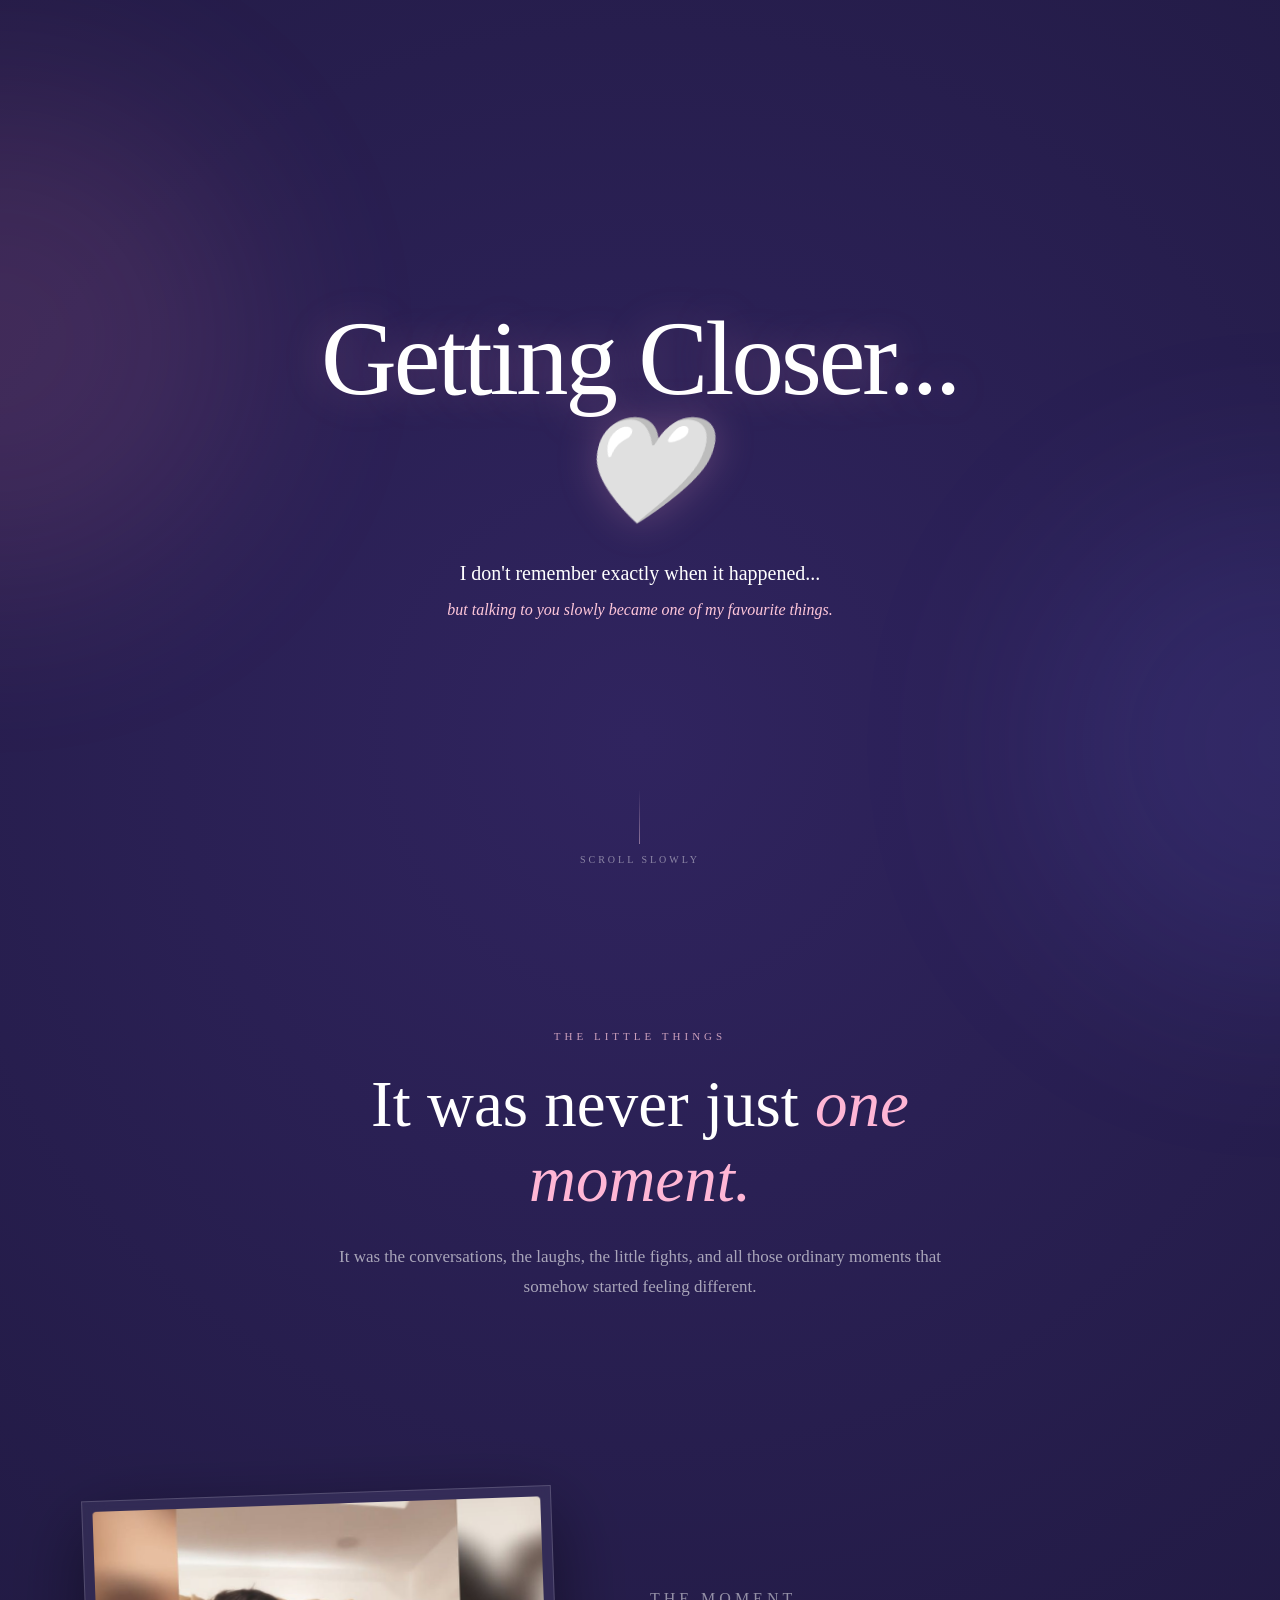
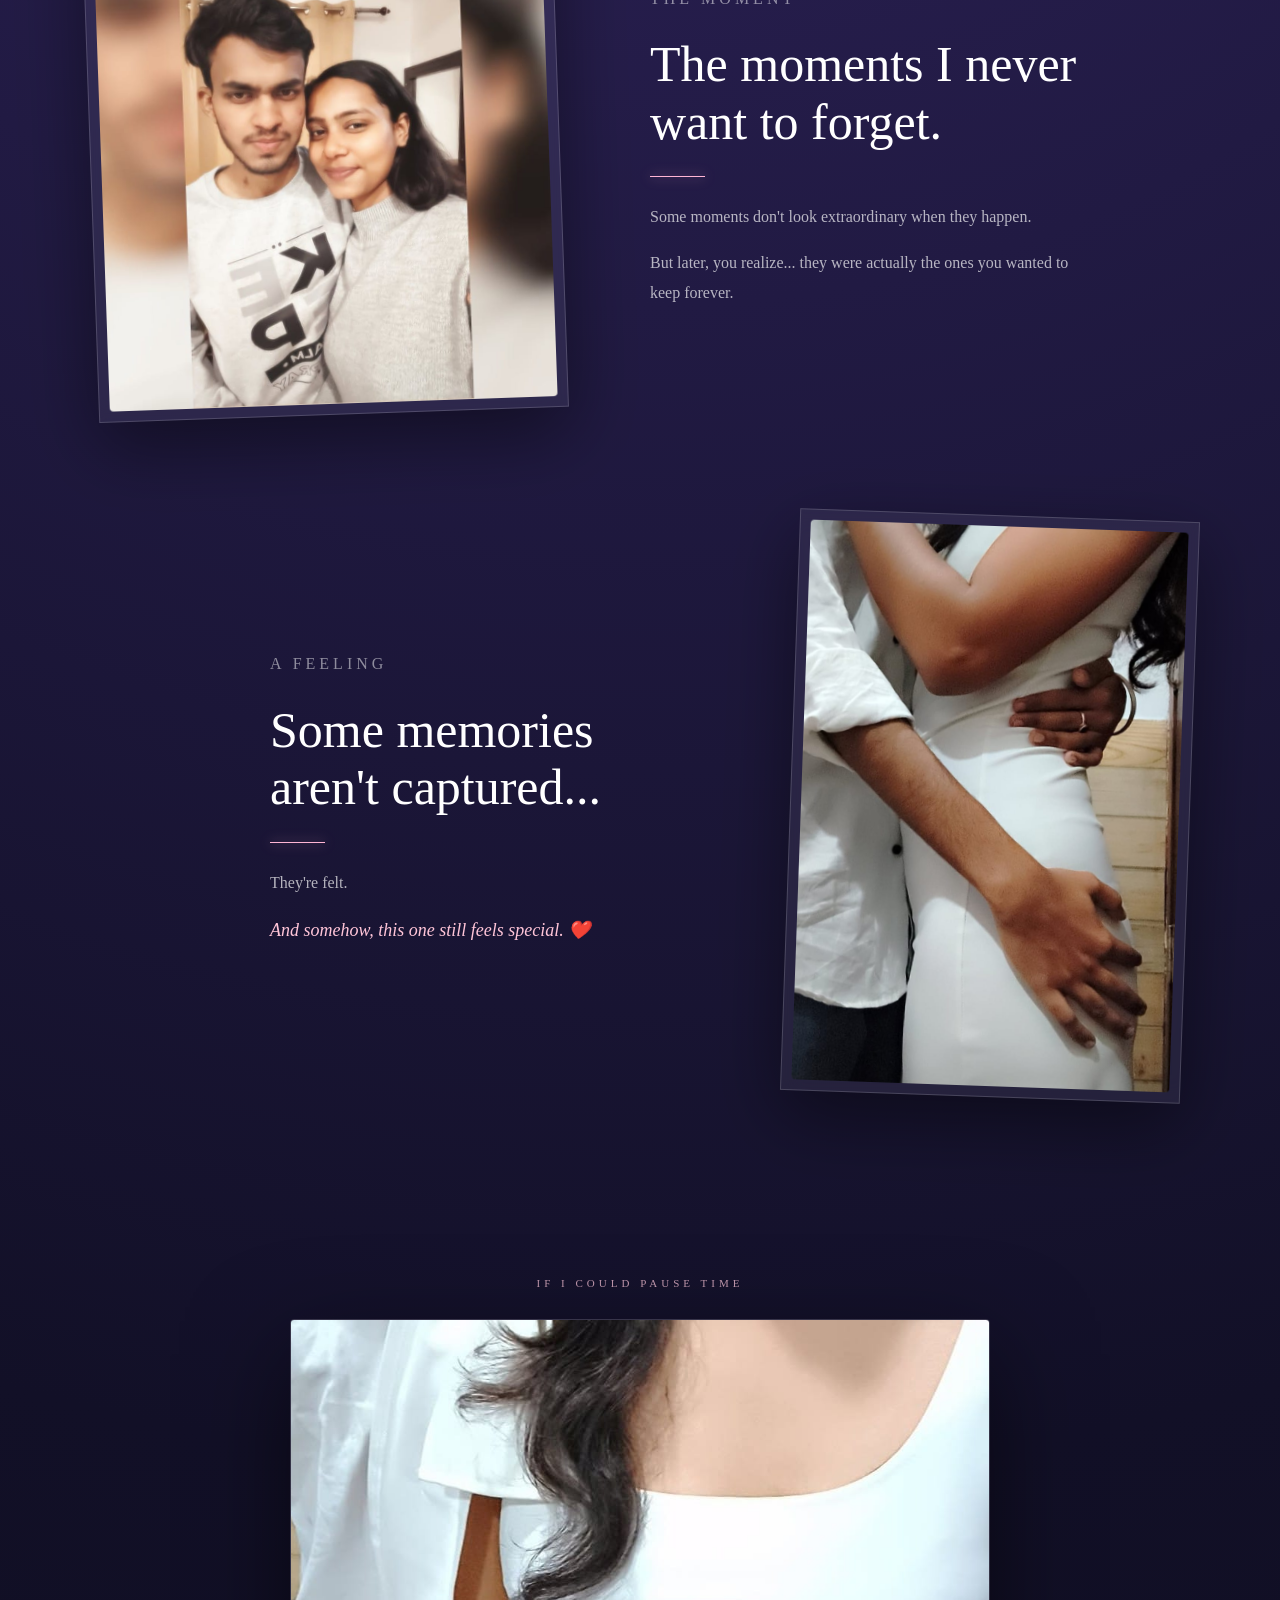
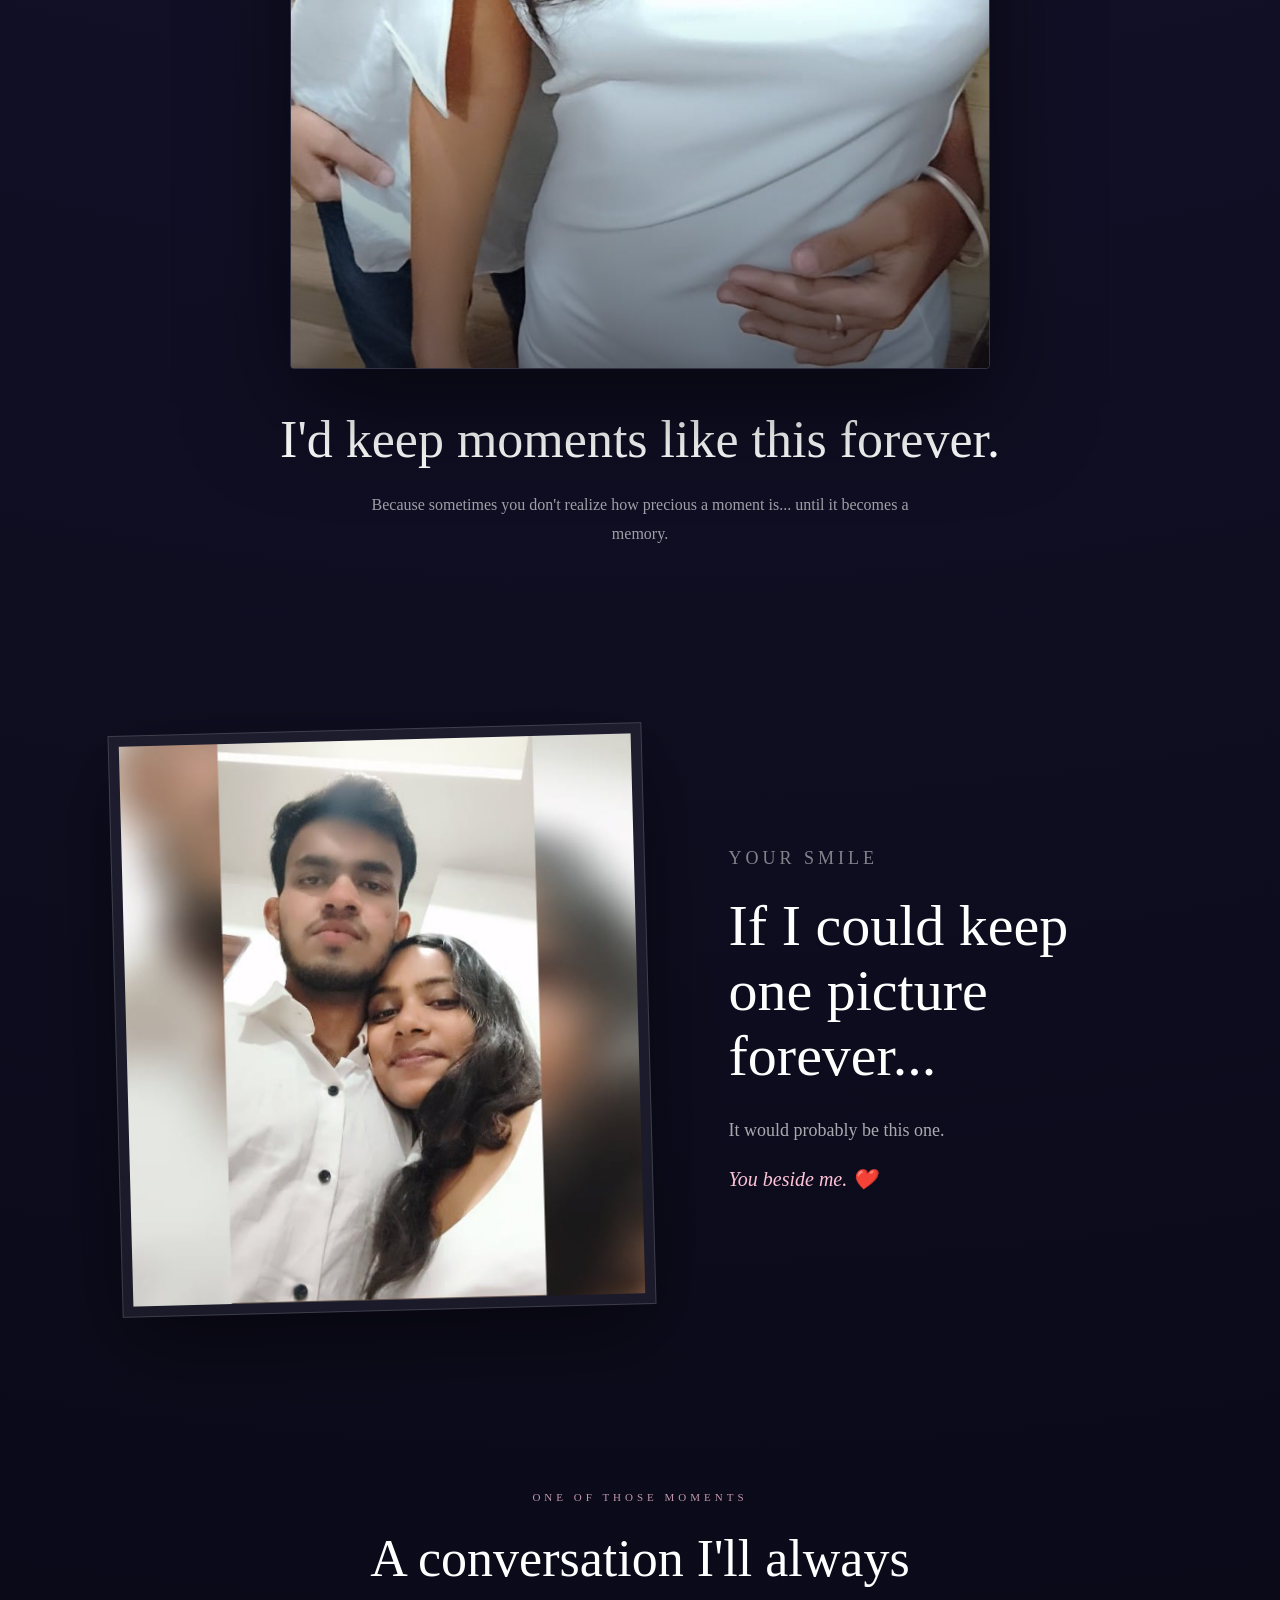
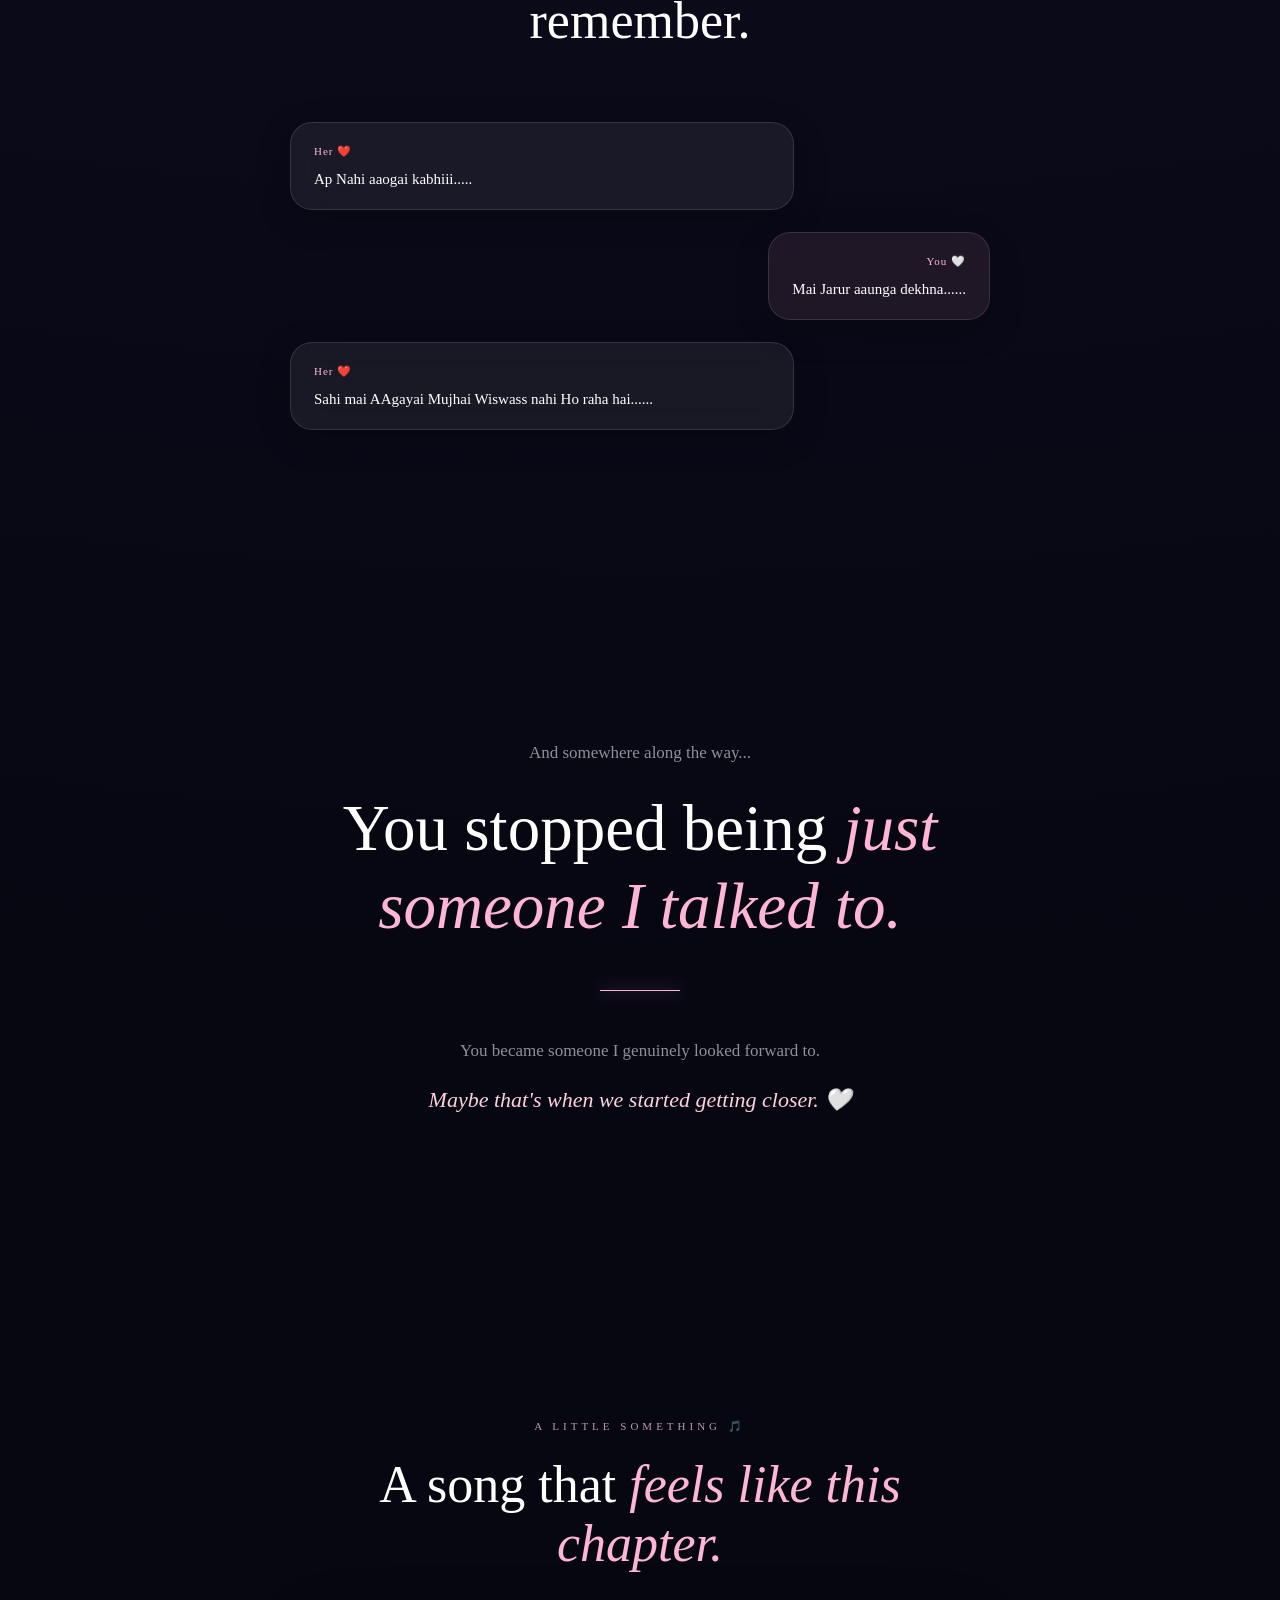
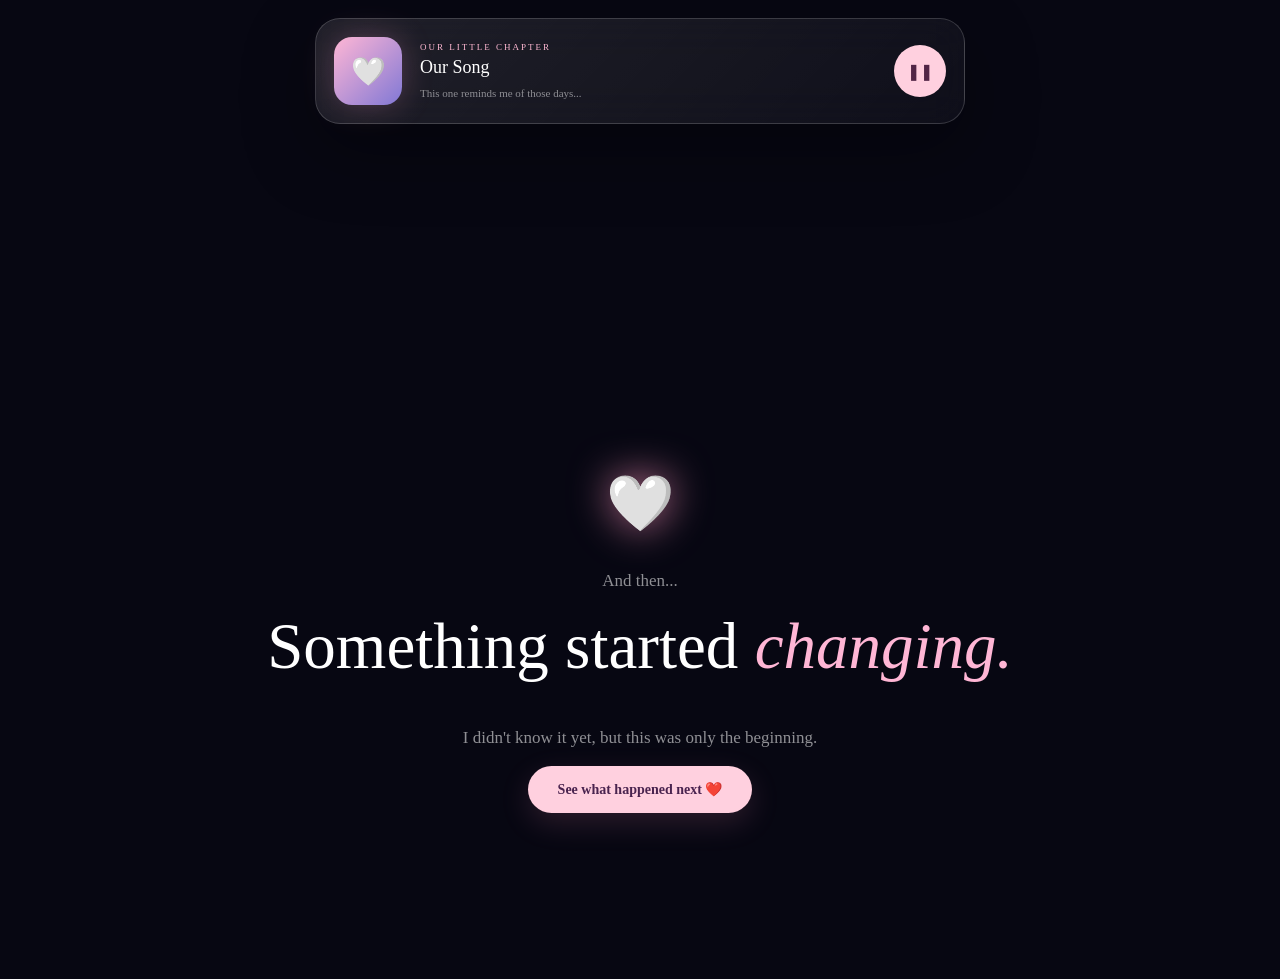
==== and.html @ 6157d435 "Add files via upload" ====
<!DOCTYPE html>
<html lang="en">

<head>
    <meta charset="UTF-8">
    <meta name="viewport" content="width=device-width, initial-scale=1.0">

    <title>Getting Closer 🤍</title>

    <link rel="stylesheet" href="and.css">
</head>

<body>

    <!-- BACKGROUND -->

    <div class="bg-glow glow-1"></div>
    <div class="bg-glow glow-2"></div>


    <!-- HERO -->

    <section class="hero">

        <p class="eyebrow">
            
        </p>

        <h1>
            Getting Closer...
            <span>🤍</span>
        </h1>

        <p class="hero-text">
            I don't remember exactly when it happened...
        </p>

        <p class="hero-small">
            but talking to you slowly became one of my favourite things.
        </p>

        <div class="scroll-line">
            <span></span>
            scroll slowly
        </div>

    </section>


    <!-- MEMORY INTRO -->

    <section class="memory-intro">

        <p class="eyebrow">
            THE LITTLE THINGS
        </p>

        <h2>
            It was never just
            <span>one moment.</span>
        </h2>

        <p>
            It was the conversations,
            the laughs, the little fights,
            and all those ordinary moments
            that somehow started feeling different.
        </p>

    </section>




    <!-- =========================
         MEMORY 01
    ========================= -->

    <section class="memory-story left-story">

        <div class="memory-photo photo-large">

            <!-- <div class="photo-number">
                
            </div> -->

            <img
                src="new.jpeg"
                alt="Our Memory"
            >

        </div>

        <div class="memory-content">

            <p class="memory-label">
                THE MOMENT
            </p>

            <h2>
                The moments
                I never want to forget.
            </h2>

            <div class="tiny-line"></div>

            <p>
                Some moments don't look extraordinary
                when they happen.
            </p>

            <p>
                But later, you realize...
                they were actually the ones
                you wanted to keep forever.
            </p>

        </div>

    </section>


    <!-- =========================
         MEMORY 02
    ========================= -->

    <section class="memory-story right-story">

        <div class="memory-content">

            <p class="memory-label">
                A FEELING
            </p>

            <h2>
                Some memories
                aren't captured...
            </h2>

            <div class="tiny-line"></div>

            <p>
                They're felt.
            </p>

            <p class="highlight">
                And somehow,
                this one still feels special. ❤️
            </p>

        </div>

        <div class="memory-photo photo-tall">

            <!-- <div class="photo-number">
                
            </div> -->

            <img
                src="ak.jpeg"
                alt="Our Memory"
            >

        </div>

    </section>


    <!-- =========================
         CENTER MEMORY
    ========================= -->

    <section class="center-memory">

        <p class="memory-label">
            IF I COULD PAUSE TIME
        </p>

        <div class="center-photo">

            <img
                src="k.jpeg"
                alt="Our Memory"
            >

            <div class="center-overlay">
                <!-- <span></span> -->
            </div>

        </div>

        <h2>
            I'd keep moments
            like this forever.
        </h2>

        <p>
            Because sometimes you don't realize
            how precious a moment is...
            until it becomes a memory.
        </p>

    </section>


    <!-- =========================
         MEMORY 04
    ========================= -->

    <section class="last-memory">

        <div class="last-photo">

            <img
                src="smile.jpeg"
                alt="Our Memory"
            >

            <!-- <div class="last-number">
                
            </div> -->

        </div>

        <div class="last-text">

            <p class="memory-label">
                YOUR SMILE
            </p>

            <h2>
                If I could keep
                one picture forever...
            </h2>

            <p>
                It would probably be this one.
            </p>

            <p class="highlight">
                You beside me. ❤️
            </p>

        </div>

    </section>
    


    <!-- CONVERSATION -->

    <section class="conversation">

        <p class="eyebrow">
            ONE OF THOSE MOMENTS
        </p>

        <h2>
            A conversation
            I'll always remember.
        </h2>


        <div class="chat-box">

            <div class="chat left">

                <span>
                    Her ❤️
                </span>

                <p>
                    Ap Nahi aaogai kabhiii.....
                </p>

            </div>


            <div class="chat right">

                <span>
                    You 🤍
                </span>

                <p>
                    Mai Jarur aaunga dekhna......
                </p>

            </div>


            <div class="chat left">

                <span>
                    Her ❤️
                </span>

                <p>
                    Sahi mai AAgayai Mujhai
                    Wiswass nahi Ho raha hai......
                </p>

            </div>

        </div>

    </section>


    <!-- EMOTIONAL REVEAL -->

    <section class="reveal">

        <p>
            And somewhere along the way...
        </p>

        <h2>
            You stopped being
            <span>just someone I talked to.</span>
        </h2>

        <div class="reveal-line"></div>

        <p>
            You became someone
            I genuinely looked forward to.
        </p>

        <strong>
            Maybe that's when we started getting closer. 🤍
        </strong>

    </section>


    <!-- SONG -->

    <section class="music-section">

        <p class="eyebrow">
            A LITTLE SOMETHING 🎵
        </p>

        <h2>
            A song that
            <span>feels like this chapter.</span>
        </h2>

        <div class="music-player">

            <div class="album">
                🤍
            </div>

            <div class="song-info">

                <p>
                    OUR LITTLE CHAPTER
                </p>

                <h3>
                    Our Song
                </h3>

                <small>
                    This one reminds me of those days...
                </small>

            </div>

            <button id="playBtn">
                ▶
            </button>

        </div>

        <audio
            id="song"
            src="bariyaa.mpeg">
        </audio>

    </section>


    <!-- ENDING -->

    <section class="ending">

        <div class="ending-heart">
            🤍
        </div>

        <p>
            And then...
        </p>

        <h2>
            Something started
            <span>changing.</span>
        </h2>

        <p>
            I didn't know it yet,
            but this was only the beginning.
        </p>

        <a
            href="then.html"
            class="next-btn">

            See what happened next ❤️

        </a>

    </section>


    <script src="and.js"></script>

</body>

</html>
---- and.css ----
/* =========================================================
   AND THEN... US — CINEMATIC MEMORY PAGE
========================================================= */

* {
    margin: 0;
    padding: 0;
    box-sizing: border-box;
}

html {
    scroll-behavior: smooth;
}

body {
    min-height: 100vh;

    background:
        radial-gradient(
            circle at 50% 10%,
            #30245f 0%,
            #121027 35%,
            #070712 75%
        );

    color: #fff;

    font-family:
        Georgia,
        "Times New Roman",
        serif;

    overflow-x: hidden;
}


/* =========================================================
   BACKGROUND GLOW
========================================================= */

.bg-glow {
    position: fixed;

    width: 500px;
    height: 500px;

    border-radius: 50%;

    filter: blur(100px);

    opacity: 0.12;

    pointer-events: none;

    z-index: -1;
}

.glow-1 {
    top: 10%;
    left: -250px;

    background: #ff8fb8;
}

.glow-2 {
    top: 55%;
    right: -250px;

    background: #7772ff;
}


/* =========================================================
   COMMON
========================================================= */

.eyebrow,
.memory-label {
    color: #ffc9dc;

    font-size: 11px;

    letter-spacing: 4px;

    opacity: 0.75;

    text-transform: uppercase;
}


/* =========================================================
   HERO
========================================================= */

.hero {
    min-height: 100vh;

    display: flex;

    flex-direction: column;

    justify-content: center;

    align-items: center;

    text-align: center;

    padding: 80px 25px;

    position: relative;
}


.hero .eyebrow {
    margin-bottom: 28px;

    animation: fadeUp 1s ease forwards;
}


.hero h1 {
    font-size: clamp(55px, 9vw, 105px);

    font-weight: normal;

    line-height: 0.95;

    letter-spacing: -3px;

    margin-bottom: 35px;

    text-shadow:
        0 0 40px rgba(255,170,205,0.25);

    animation:
        titleReveal 1.4s ease forwards;
}


.hero h1 span {
    display: block;

    color: #ffb6d5;

    font-style: italic;

    margin-top: 12px;
}


.hero-text {
    max-width: 600px;

    font-size: 20px;

    line-height: 1.8;

    opacity: 0.82;

    animation:
        fadeUp 1.2s ease 0.4s both;
}


.hero-small {
    margin-top: 10px;

    color: #ffc7da;

    font-size: 16px;

    font-style: italic;

    animation:
        fadeUp 1.2s ease 0.7s both;
}


.scroll-line {
    position: absolute;

    bottom: 35px;

    display: flex;

    flex-direction: column;

    align-items: center;

    gap: 10px;

    font-size: 10px;

    letter-spacing: 3px;

    opacity: 0.45;

    text-transform: uppercase;
}


.scroll-line span {
    width: 1px;

    height: 55px;

    background:
        linear-gradient(
            to bottom,
            transparent,
            #ffd6e5
        );

    animation: scrollPulse 2s infinite;
}


/* =========================================================
   MEMORY INTRO
========================================================= */

.memory-intro {
    max-width: 700px;

    margin: auto;

    padding: 130px 25px 90px;

    text-align: center;
}


.memory-intro .eyebrow {
    margin-bottom: 25px;
}


.memory-intro h2 {
    font-size: clamp(38px, 6vw, 65px);

    font-weight: normal;

    line-height: 1.15;

    margin-bottom: 25px;
}


.memory-intro h2 span {
    color: #ffb6d5;

    font-style: italic;
}


.memory-intro > p:last-child {
    opacity: 0.6;

    line-height: 1.8;

    font-size: 17px;
}


/* =========================================================
   MEMORY STORY
========================================================= */

.memory-story {
    width: min(1100px, 90%);

    margin: 100px auto;

    display: flex;

    align-items: center;

    gap: 90px;
}


.left-story {
    justify-content: flex-start;
}


.right-story {
    justify-content: flex-end;
}


.memory-photo {
    position: relative;

    flex-shrink: 0;

    padding: 10px;

    background:
        rgba(255,255,255,0.06);

    border:
        1px solid rgba(255,255,255,0.16);

    box-shadow:
        0 25px 70px rgba(0,0,0,0.45);

    backdrop-filter: blur(12px);

    overflow: hidden;

    transform: rotate(-2deg);

    transition:
        transform 0.6s ease,
        box-shadow 0.6s ease;
}


.right-story .memory-photo {
    transform: rotate(2deg);
}


.memory-photo:hover {
    transform:
        rotate(0deg)
        scale(1.03);

    box-shadow:
        0 30px 90px rgba(0,0,0,0.55);
}


.photo-large {
    width: min(470px, 45vw);
}


.photo-tall {
    width: min(400px, 42vw);
}


.memory-photo img {
    width: 100%;

    height: 500px;

    object-fit: cover;

    display: block;

    border-radius: 4px;

    transition: transform 0.8s ease;
}


.photo-tall img {
    height: 560px;
}


.memory-photo:hover img {
    transform: scale(1.04);
}


.photo-number {
    position: absolute;

    top: 25px;
    left: 25px;

    z-index: 3;

    width: 45px;
    height: 45px;

    display: flex;

    justify-content: center;
    align-items: center;

    border-radius: 50%;

    background:
        rgba(10,8,25,0.65);

    border:
        1px solid rgba(255,255,255,0.3);

    backdrop-filter: blur(10px);

    color: #ffd4e3;

    font-size: 13px;

    letter-spacing: 1px;
}


/* =========================================================
   MEMORY CONTENT
========================================================= */

.memory-content {
    max-width: 430px;
}


.memory-content .memory-label {
    margin-bottom: 22px;
}


.memory-content h2 {
    font-size: clamp(32px, 4vw, 50px);

    font-weight: normal;

    line-height: 1.15;

    margin-bottom: 25px;
}


.tiny-line {
    width: 55px;

    height: 1px;

    background: #ffb6d5;

    margin-bottom: 25px;

    box-shadow:
        0 0 12px rgba(255,170,200,0.7);
}


.memory-content p {
    font-size: 16px;

    line-height: 1.9;

    color:
        rgba(255,255,255,0.68);

    margin-bottom: 15px;
}


.memory-content .highlight {
    color: #ffc5d8;

    font-style: italic;

    font-size: 18px;
}


/* =========================================================
   CENTER MEMORY
========================================================= */

.center-memory {
    width: min(850px, 90%);

    margin: 180px auto;

    text-align: center;
}


.center-memory .memory-label {
    margin-bottom: 30px;
}


.center-photo {
    position: relative;

    width: min(700px, 90vw);

    height: min(650px, 70vw);

    min-height: 400px;

    margin: auto;

    overflow: hidden;

    border-radius: 4px;

    box-shadow:
        0 35px 100px rgba(0,0,0,0.55);

    border:
        1px solid rgba(255,255,255,0.15);
}


.center-photo img {
    width: 100%;
    height: 100%;

    object-fit: cover;

    display: block;

    transition: transform 1s ease;
}


.center-photo:hover img {
    transform: scale(1.05);
}


.center-overlay {
    position: absolute;

    inset: 0;

    display: flex;

    justify-content: center;

    align-items: center;

    background:
        linear-gradient(
            to bottom,
            transparent 45%,
            rgba(5,4,15,0.5)
        );
}


.center-overlay span {
    width: 65px;
    height: 65px;

    border-radius: 50%;

    display: flex;

    justify-content: center;
    align-items: center;

    border:
        1px solid rgba(255,255,255,0.35);

    background:
        rgba(10,8,25,0.4);

    backdrop-filter: blur(8px);

    color: #ffd5e4;

    font-size: 15px;
}


.center-memory h2 {
    font-size: clamp(30px, 5vw, 52px);

    font-weight: normal;

    margin-top: 40px;

    line-height: 1.2;
}


.center-memory > p:last-child {
    max-width: 550px;

    margin: 20px auto 0;

    line-height: 1.8;

    opacity: 0.6;
}


/* =========================================================
   LAST MEMORY
========================================================= */

.last-memory {
    width: min(1050px, 90%);

    margin: 170px auto;

    display: grid;

    grid-template-columns: 1.1fr 0.9fr;

    align-items: center;

    gap: 80px;
}


.last-photo {
    position: relative;

    overflow: hidden;

    padding: 10px;

    background:
        rgba(255,255,255,0.06);

    border:
        1px solid rgba(255,255,255,0.15);

    transform: rotate(-1.5deg);

    box-shadow:
        0 30px 80px rgba(0,0,0,0.5);
}


.last-photo img {
    width: 100%;

    height: 560px;

    object-fit: cover;

    display: block;
}


.last-number {
    position: absolute;

    right: 30px;
    bottom: 30px;

    width: 50px;
    height: 50px;

    display: flex;

    align-items: center;
    justify-content: center;

    border-radius: 50%;

    background:
        rgba(10,8,25,0.7);

    backdrop-filter: blur(10px);

    color: #ffd3e3;

    border:
        1px solid rgba(255,255,255,0.3);
}


.last-text {
    padding-right: 20px;
}


.last-text .memory-label {
    margin-bottom: 20px;
}


.last-text h2 {
    font-size: clamp(35px, 5vw, 58px);

    font-weight: normal;

    line-height: 1.12;

    margin-bottom: 25px;
}


.last-text p {
    color:
        rgba(255,255,255,0.65);

    font-size: 18px;

    line-height: 1.8;
}


.last-text .highlight {
    color: #ffc3d7;

    margin-top: 15px;

    font-size: 20px;

    font-style: italic;
}


/* =========================================================
   CONVERSATION
========================================================= */

.conversation {
    width: min(700px, 90%);

    margin: 180px auto;

    text-align: center;
}


.conversation .eyebrow {
    margin-bottom: 25px;
}


.conversation > h2 {
    font-size: clamp(34px, 5vw, 52px);

    font-weight: normal;

    line-height: 1.2;

    margin-bottom: 70px;
}


.chat-box {
    display: flex;

    flex-direction: column;

    gap: 22px;
}


.chat {
    max-width: 72%;

    padding: 18px 23px;

    border-radius: 22px;

    text-align: left;

    background:
        rgba(255,255,255,0.065);

    border:
        1px solid rgba(255,255,255,0.12);

    backdrop-filter: blur(15px);

    box-shadow:
        0 10px 35px rgba(0,0,0,0.2);

    animation: chatFloat 5s ease-in-out infinite;
}


.chat.right {
    align-self: flex-end;

    text-align: right;

    background:
        rgba(255,170,200,0.09);
}


.chat span {
    font-size: 11px;

    letter-spacing: 1px;

    color: #ffb9d3;
}


.chat p {
    margin-top: 8px;

    line-height: 1.6;

    font-size: 15px;
}


/* =========================================================
   EMOTIONAL REVEAL
========================================================= */

.reveal {
    min-height: 70vh;

    width: min(850px, 90%);

    margin: 100px auto 180px;

    display: flex;

    flex-direction: column;

    justify-content: center;

    align-items: center;

    text-align: center;
}


.reveal > p {
    font-size: 17px;

    color:
        rgba(255,255,255,0.55);

    line-height: 1.8;

    margin-bottom: 20px;
}


.reveal h2 {
    max-width: 750px;

    font-size: clamp(38px, 6vw, 65px);

    font-weight: normal;

    line-height: 1.2;
}


.reveal h2 span {
    color: #ffb6d5;

    font-style: italic;
}


.reveal-line {
    width: 80px;

    height: 1px;

    background: #ffb6d5;

    margin: 45px 0;

    box-shadow:
        0 0 15px rgba(255,160,200,0.8);
}


.reveal strong {
    color: #ffd0df;

    font-size: 22px;

    font-weight: normal;

    font-style: italic;
}


/* =========================================================
   MUSIC
========================================================= */

.music-section {
    width: min(650px, 90%);

    margin: 100px auto 180px;

    text-align: center;
}


.music-section .eyebrow {
    margin-bottom: 22px;
}


.music-section > h2 {
    font-size: clamp(35px, 5vw, 52px);

    font-weight: normal;

    margin-bottom: 45px;
}


.music-section > h2 span {
    color: #ffb6d5;

    font-style: italic;
}


.music-player {
    display: flex;

    align-items: center;

    gap: 18px;

    padding: 18px;

    border-radius: 25px;

    background:
        linear-gradient(
            135deg,
            rgba(255,255,255,0.1),
            rgba(255,255,255,0.035)
        );

    border:
        1px solid rgba(255,255,255,0.17);

    backdrop-filter: blur(20px);

    box-shadow:
        0 25px 70px rgba(0,0,0,0.35);

    text-align: left;
}


.album {
    width: 68px;
    height: 68px;

    flex-shrink: 0;

    display: flex;

    align-items: center;
    justify-content: center;

    border-radius: 18px;

    background:
        linear-gradient(
            135deg,
            #ffb6d5,
            #8178d5
        );

    font-size: 28px;

    box-shadow:
        0 0 30px rgba(255,160,200,0.25);
}


.song-info {
    flex: 1;
}


.song-info p {
    color: #ffb9d3;

    font-size: 9px;

    letter-spacing: 2px;

    margin-bottom: 5px;
}


.song-info h3 {
    font-size: 18px;

    font-weight: normal;

    margin-bottom: 5px;
}


.song-info small {
    font-size: 11px;

    opacity: 0.5;
}


#playBtn {
    width: 52px;
    height: 52px;

    flex-shrink: 0;

    border: none;

    border-radius: 50%;

    background: #ffd0df;

    color: #512546;

    cursor: pointer;

    font-size: 16px;

    transition: 0.3s;
}


#playBtn:hover {
    transform: scale(1.1);

    box-shadow:
        0 0 30px rgba(255,170,200,0.55);
}


/* =========================================================
   ENDING
========================================================= */

.ending {
    min-height: 75vh;

    display: flex;

    flex-direction: column;

    justify-content: center;

    align-items: center;

    text-align: center;

    padding: 100px 25px;
}


.ending-heart {
    font-size: 55px;

    margin-bottom: 35px;

    animation:
        heartbeat 1.6s ease-in-out infinite;

    filter:
        drop-shadow(
            0 0 20px rgba(255,150,190,0.7)
        );
}


.ending p {
    color:
        rgba(255,255,255,0.55);

    font-size: 17px;

    margin-bottom: 18px;
}


.ending h2 {
    font-size: clamp(38px, 6vw, 65px);

    font-weight: normal;

    line-height: 1.15;

    margin-bottom: 45px;
}


.ending h2 span {
    color: #ffb6d5;

    font-style: italic;
}


.next-btn {
    display: inline-block;

    padding: 15px 30px;

    border-radius: 30px;

    background: #ffd0df;

    color: #4a234f;

    text-decoration: none;

    font-size: 14px;

    font-weight: bold;

    transition: 0.35s;

    box-shadow:
        0 10px 30px rgba(255,150,190,0.15);
}


.next-btn:hover {
    transform:
        translateY(-4px)
        scale(1.04);

    box-shadow:
        0 15px 40px rgba(255,150,190,0.35);
}


/* =========================================================
   ANIMATIONS
========================================================= */

@keyframes fadeUp {

    from {
        opacity: 0;

        transform:
            translateY(25px);
    }

    to {
        opacity: 1;

        transform:
            translateY(0);
    }
}


@keyframes titleReveal {

    from {
        opacity: 0;

        transform:
            scale(0.92)
            translateY(20px);

        filter: blur(8px);
    }

    to {
        opacity: 1;

        transform:
            scale(1)
            translateY(0);

        filter: blur(0);
    }
}


@keyframes scrollPulse {

    0%,
    100% {
        opacity: 0.25;

        transform:
            scaleY(0.7);
    }

    50% {
        opacity: 1;

        transform:
            scaleY(1);
    }
}


@keyframes heartbeat {

    0%,
    100% {
        transform: scale(1);
    }

    50% {
        transform: scale(1.16);
    }
}


@keyframes chatFloat {

    0%,
    100% {
        transform: translateY(0);
    }

    50% {
        transform: translateY(-3px);
    }
}


/* =========================================================
   MOBILE
========================================================= */

@media (max-width: 700px) {

    .hero {
        min-height: 92vh;

        padding:
            80px 20px;
    }


    .hero h1 {
        letter-spacing: -1px;
    }


    .hero-text {
        font-size: 17px;
    }


    .memory-intro {
        padding-top: 90px;
    }


    .memory-story {
        width: 90%;

        margin: 110px auto;

        flex-direction: column;

        gap: 45px;
    }


    .right-story {
        flex-direction: column-reverse;
    }


    .photo-large,
    .photo-tall {
        width: 100%;
    }


    .memory-photo img,
    .photo-tall img {
        height: 470px;
    }


    .memory-content {
        width: 100%;

        max-width: 500px;

        text-align: center;
    }


    .tiny-line {
        margin:
            20px auto 25px;
    }


    .center-memory {
        margin:
            130px auto;
    }


    .center-photo {
        width: 100%;

        height: 520px;

        min-height: 0;
    }


    .last-memory {
        width: 90%;

        grid-template-columns: 1fr;

        gap: 50px;

        margin: 130px auto;
    }


    .last-photo {
        transform: rotate(0);
    }


    .last-photo img {
        height: 500px;
    }


    .last-text {
        text-align: center;

        padding: 0;
    }


    .chat {
        max-width: 88%;
    }


    .reveal {
        min-height: 65vh;

        margin:
            80px auto 130px;
    }


    .music-section {
        margin:
            80px auto 130px;
    }


    .ending {
        min-height: 70vh;
    }

}


@media (max-width: 420px) {

    .hero h1 {
        font-size: 52px;
    }


    .memory-photo img,
    .photo-tall img {
        height: 400px;
    }


    .center-photo {
        height: 430px;
    }


    .last-photo img {
        height: 430px;
    }


    .music-player {
        padding: 13px;

        gap: 12px;
    }


    .album {
        width: 55px;
        height: 55px;

        font-size: 22px;
    }


    #playBtn {
        width: 45px;
        height: 45px;
    }


    .song-info h3 {
        font-size: 15px;
    }


    .song-info small {
        font-size: 9px;
    }

}
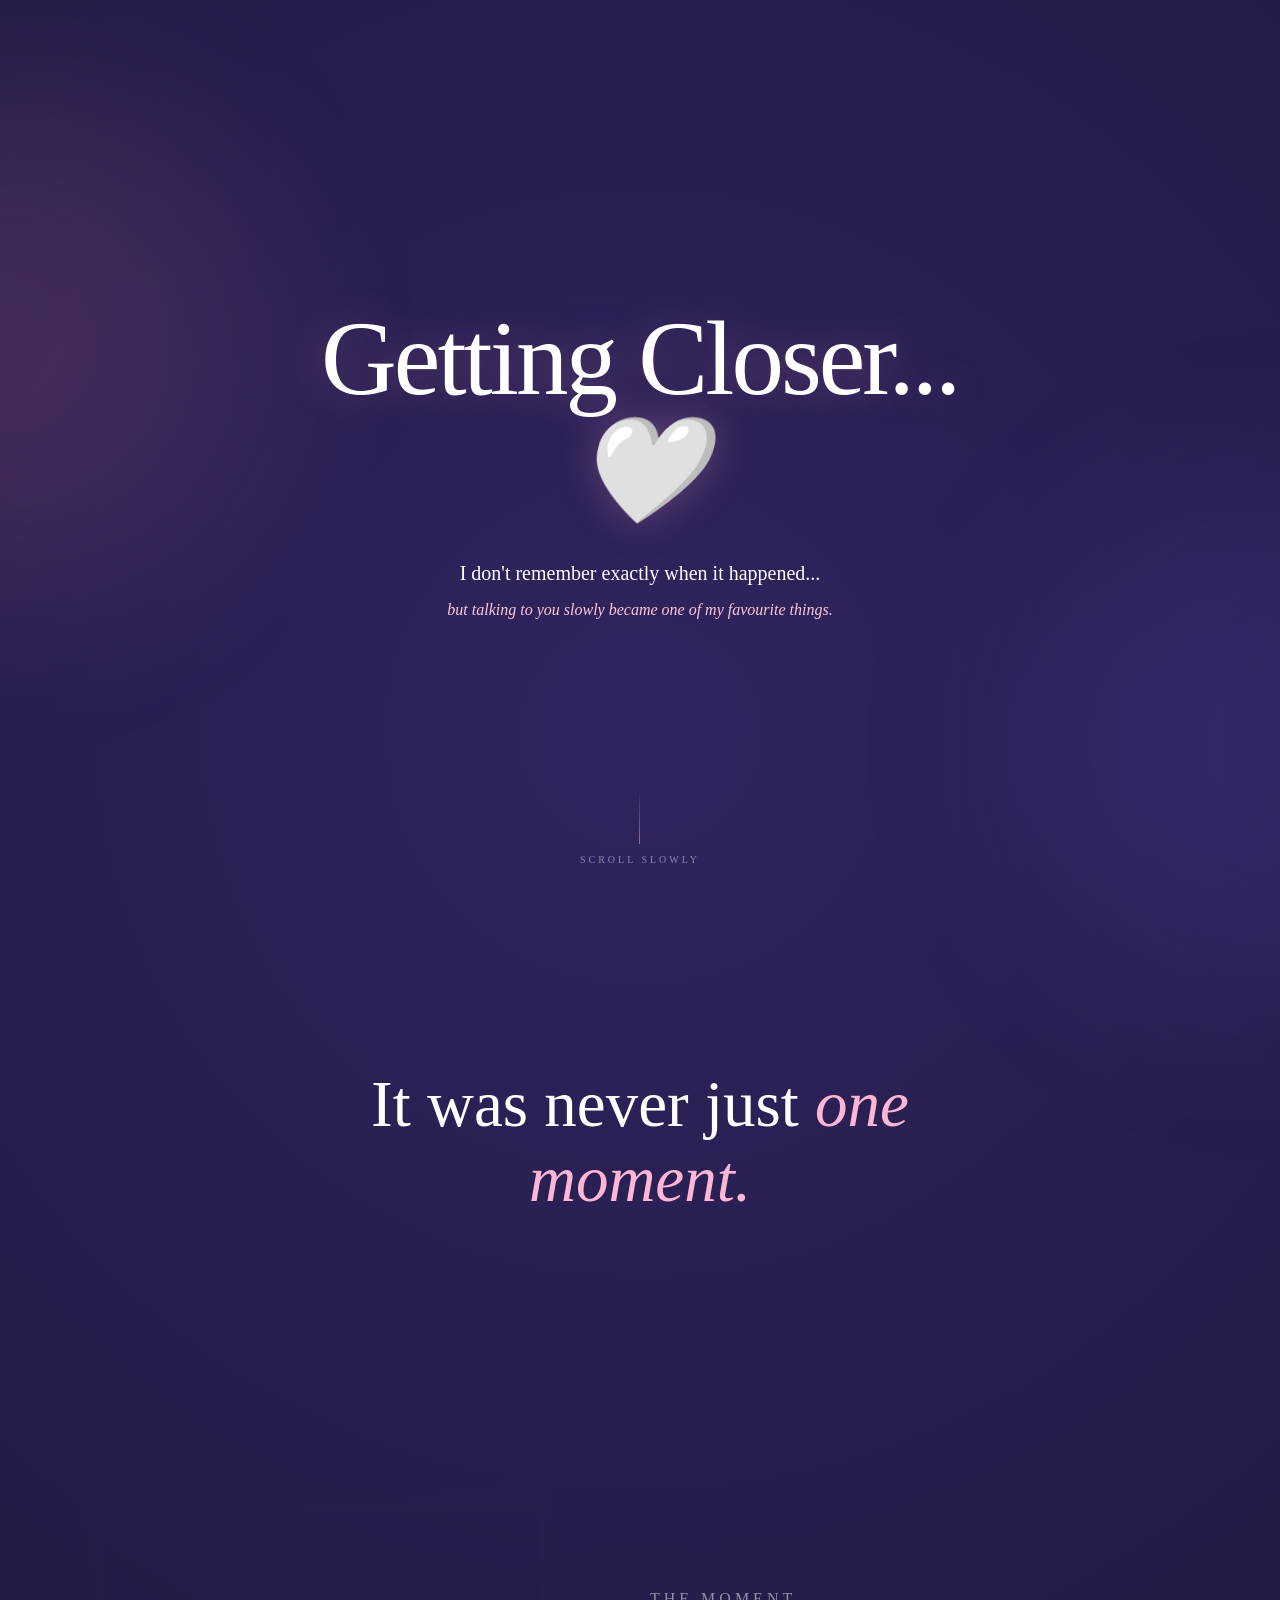
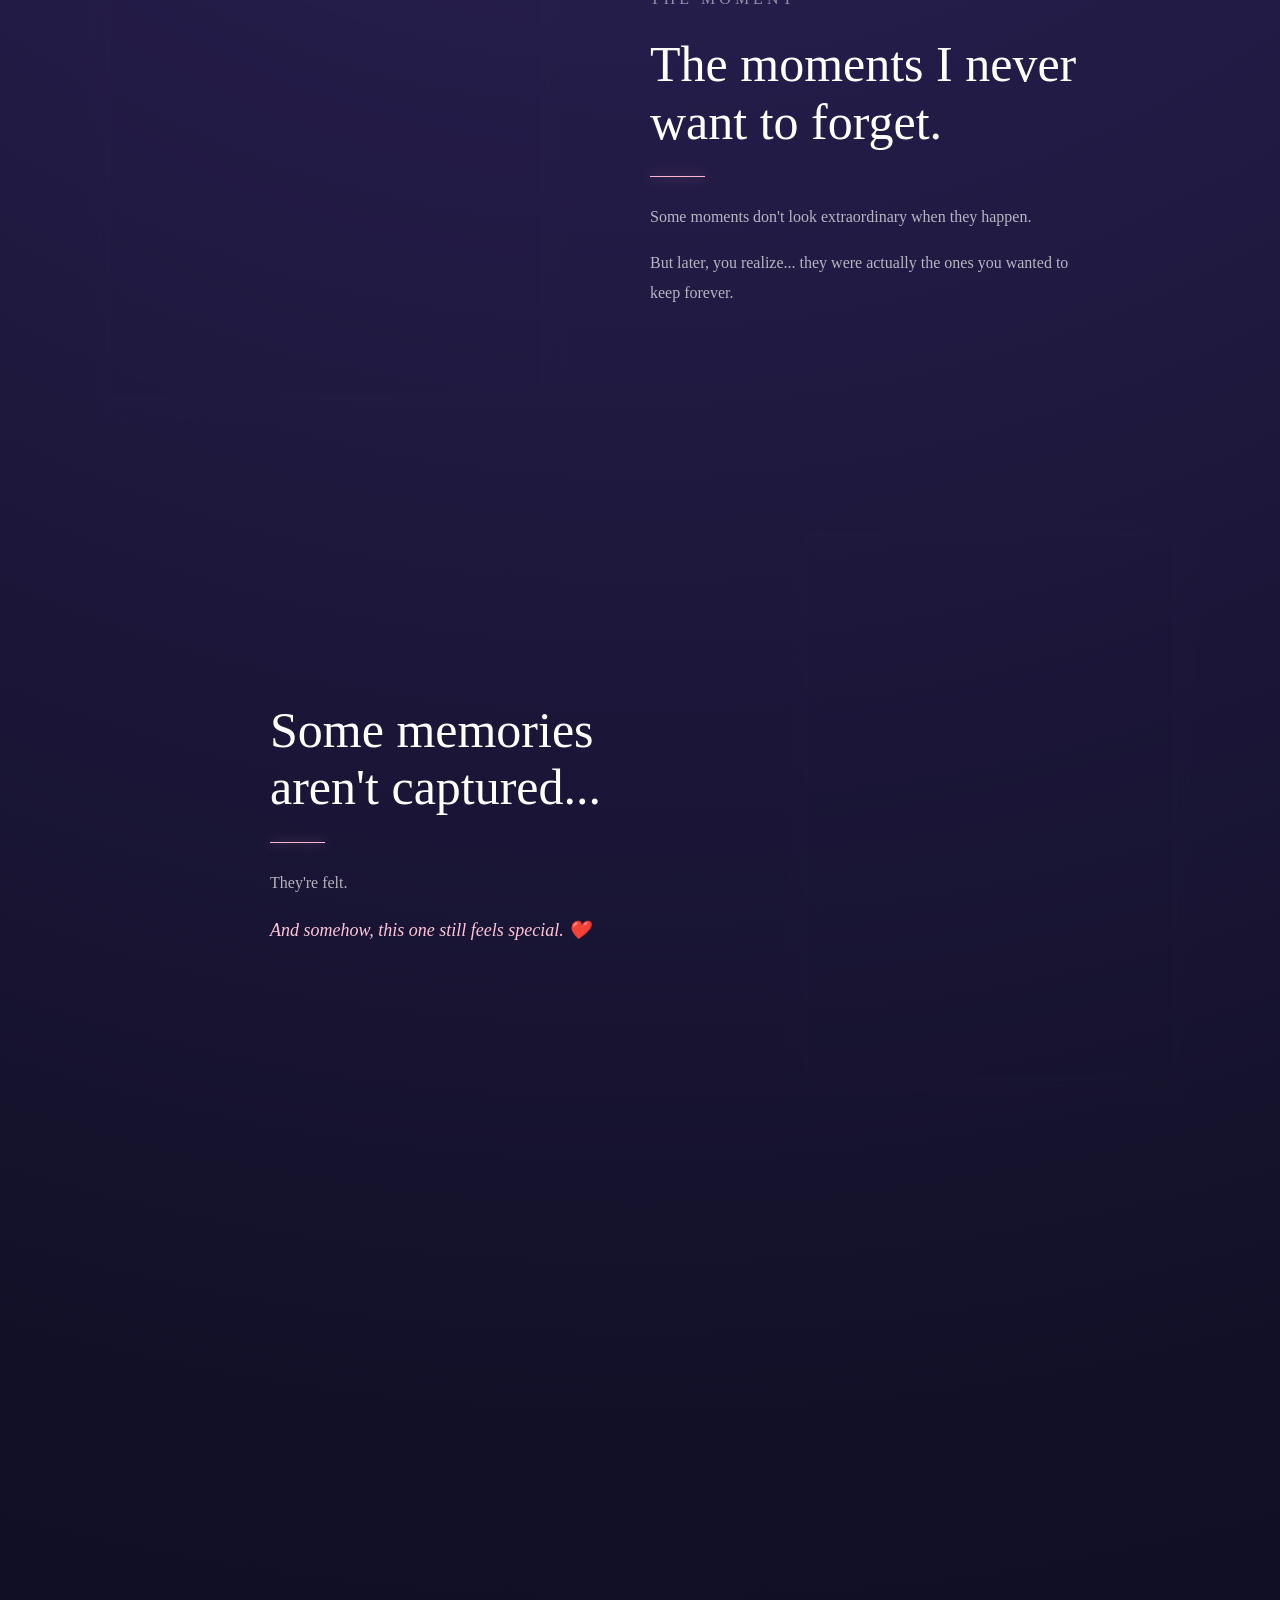
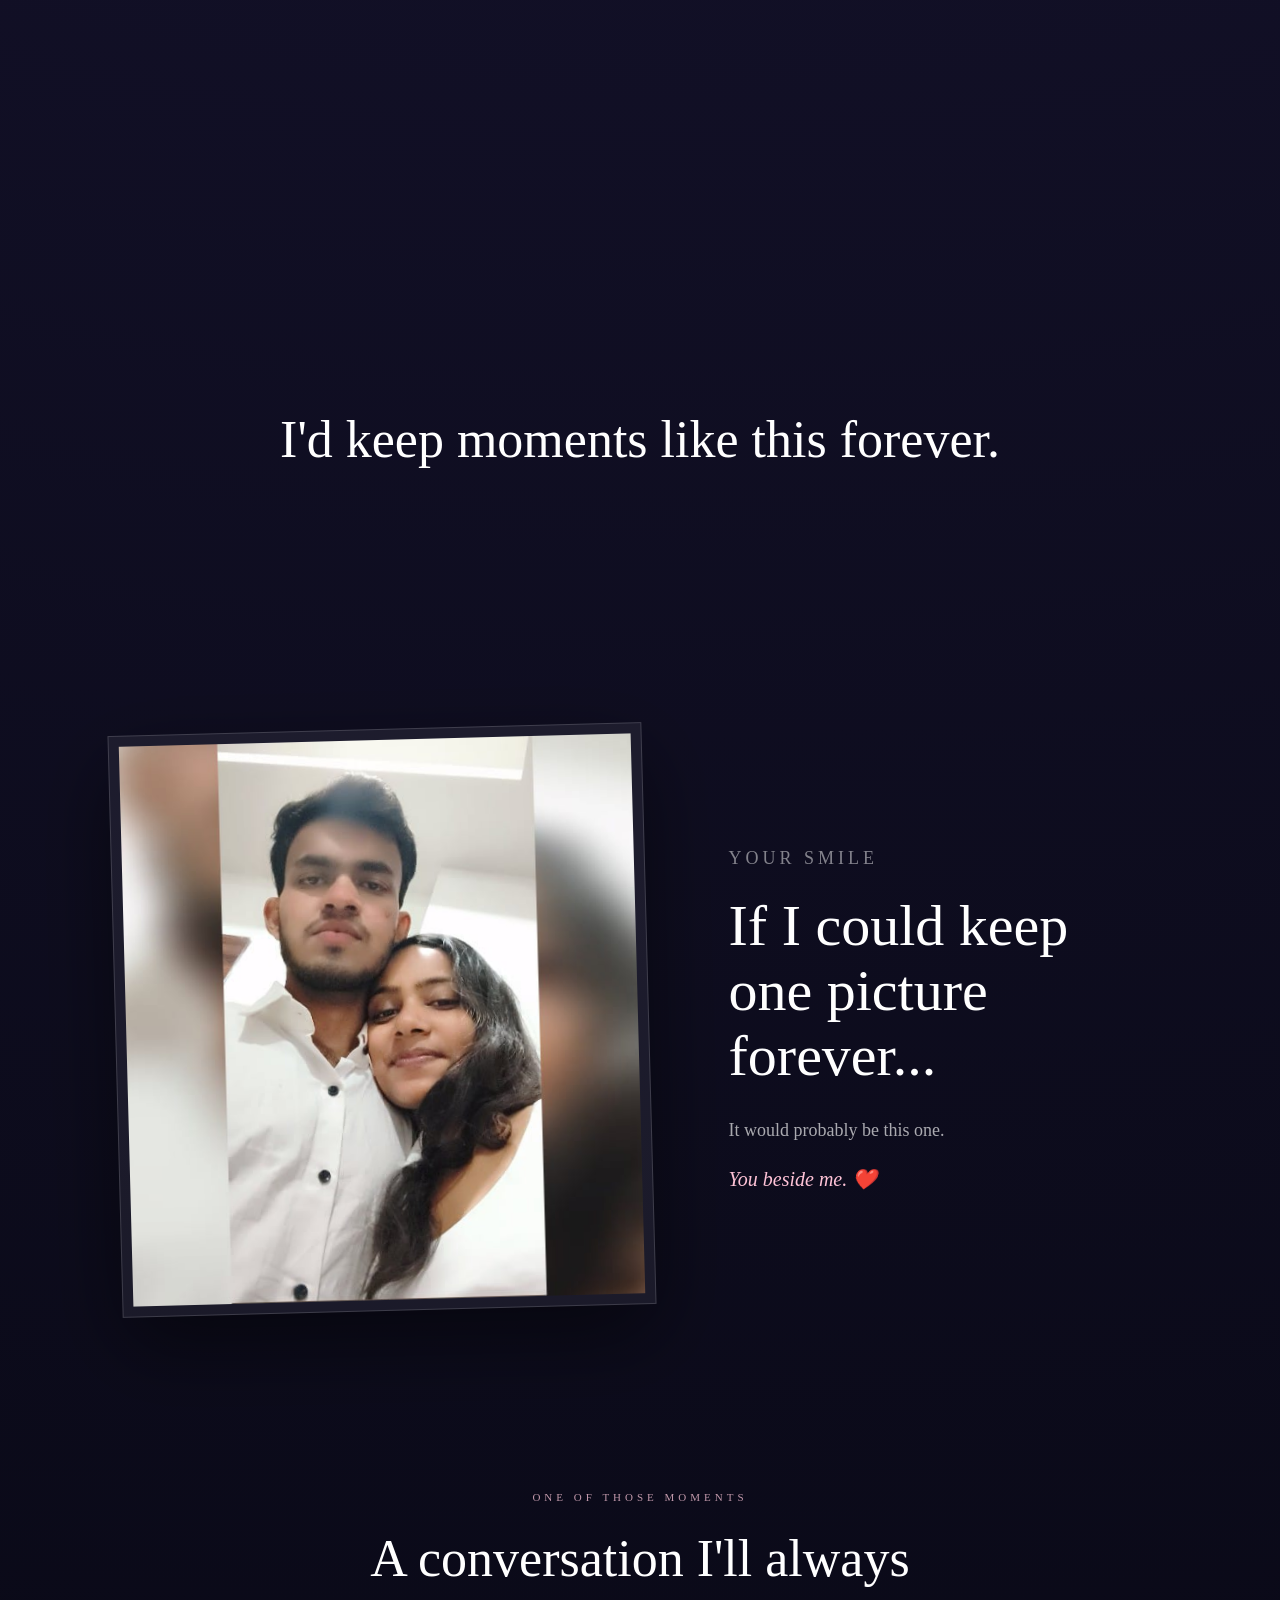
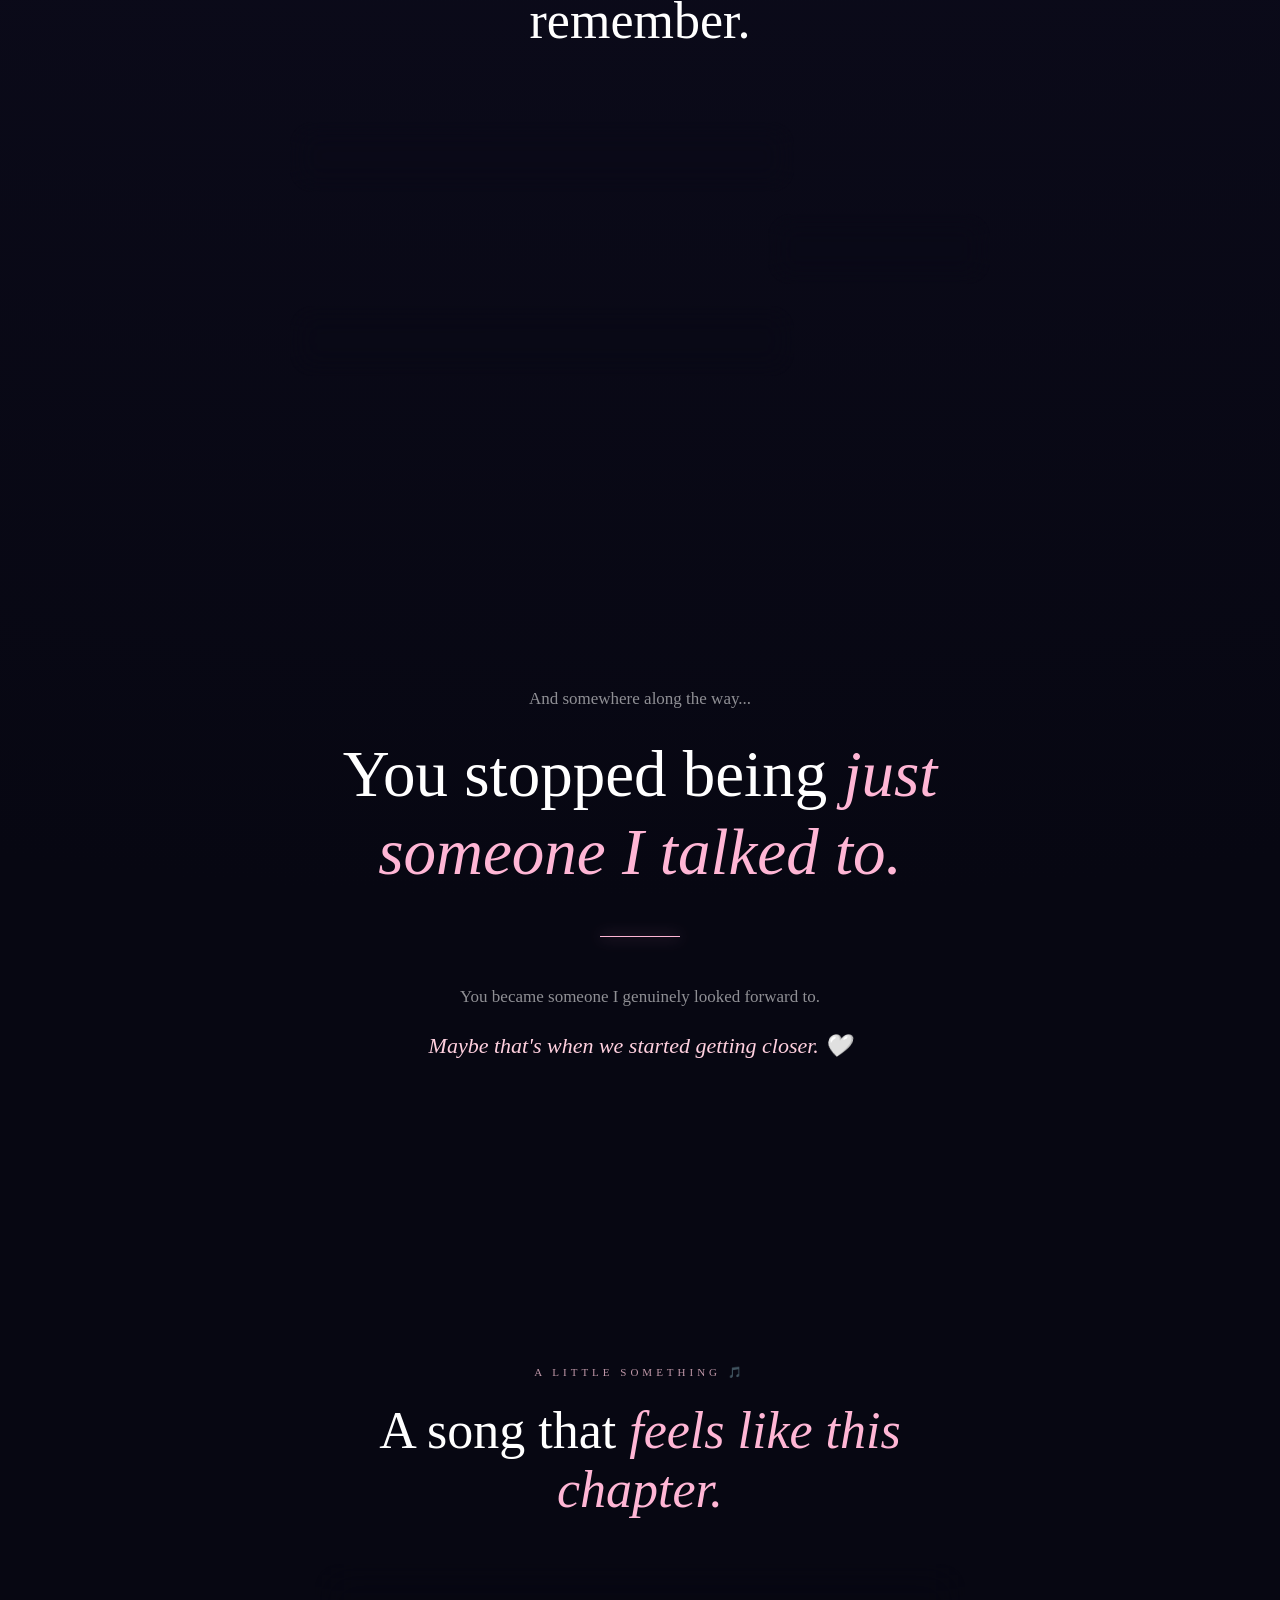
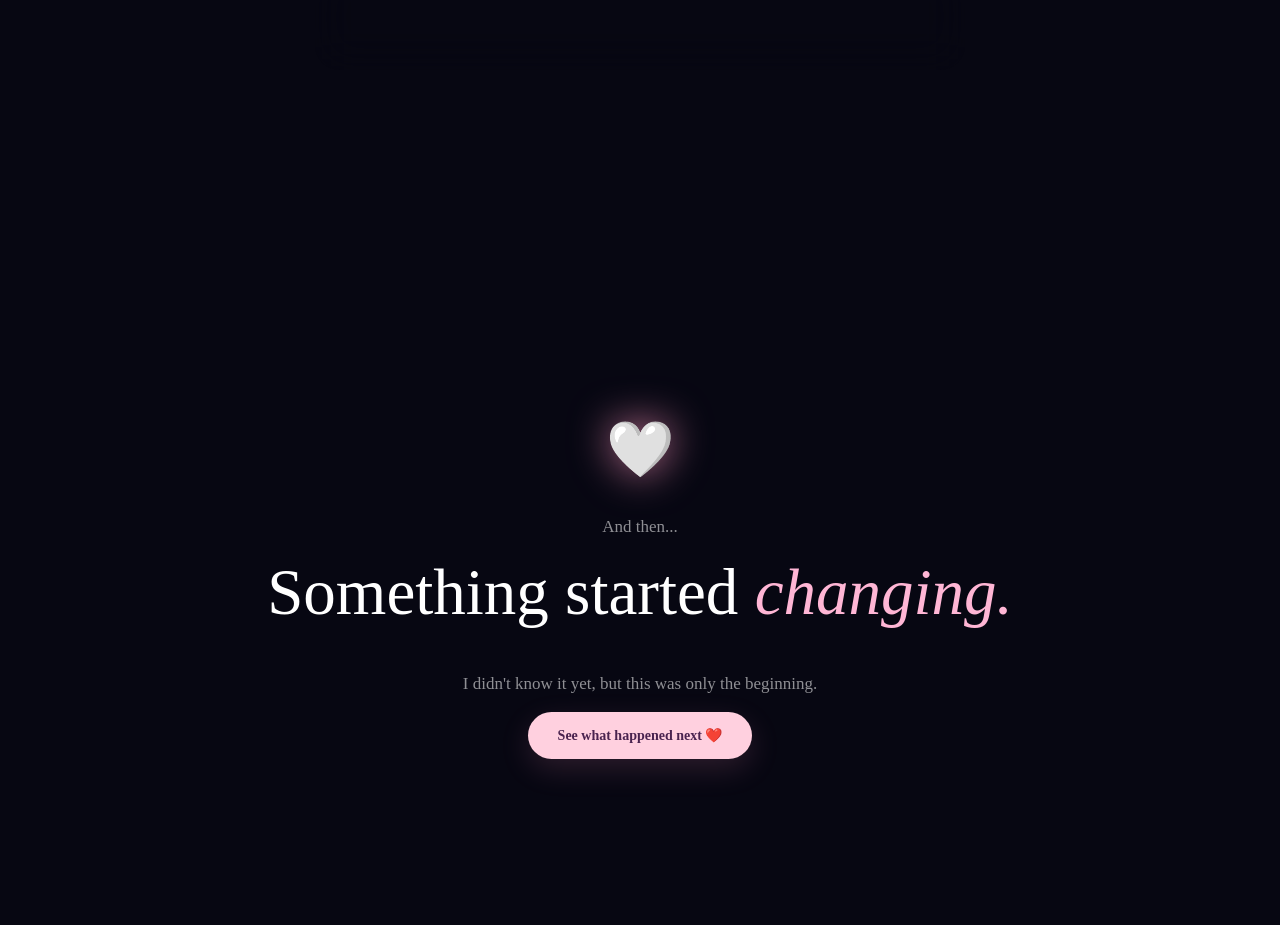
==== commit 473d323b: "Add files via upload" ====
--- a/and.html
+++ b/and.html
@@ -265,9 +265,9 @@
 
             <div class="chat left">
 
-                <span>
+                <!-- <span>
                     Her ❤️
-                </span>
+                </span> -->
 
                 <p>
                     Ap Nahi aaogai kabhiii.....
@@ -278,9 +278,9 @@
 
             <div class="chat right">
 
-                <span>
+                <!-- <span>
                     You 🤍
-                </span>
+                </span> -->
 
                 <p>
                     Mai Jarur aaunga dekhna......
@@ -291,9 +291,9 @@
 
             <div class="chat left">
 
-                <span>
+                <!-- <span>
                     Her ❤️
-                </span>
+                </span> -->
 
                 <p>
                     Sahi mai AAgayai Mujhai
